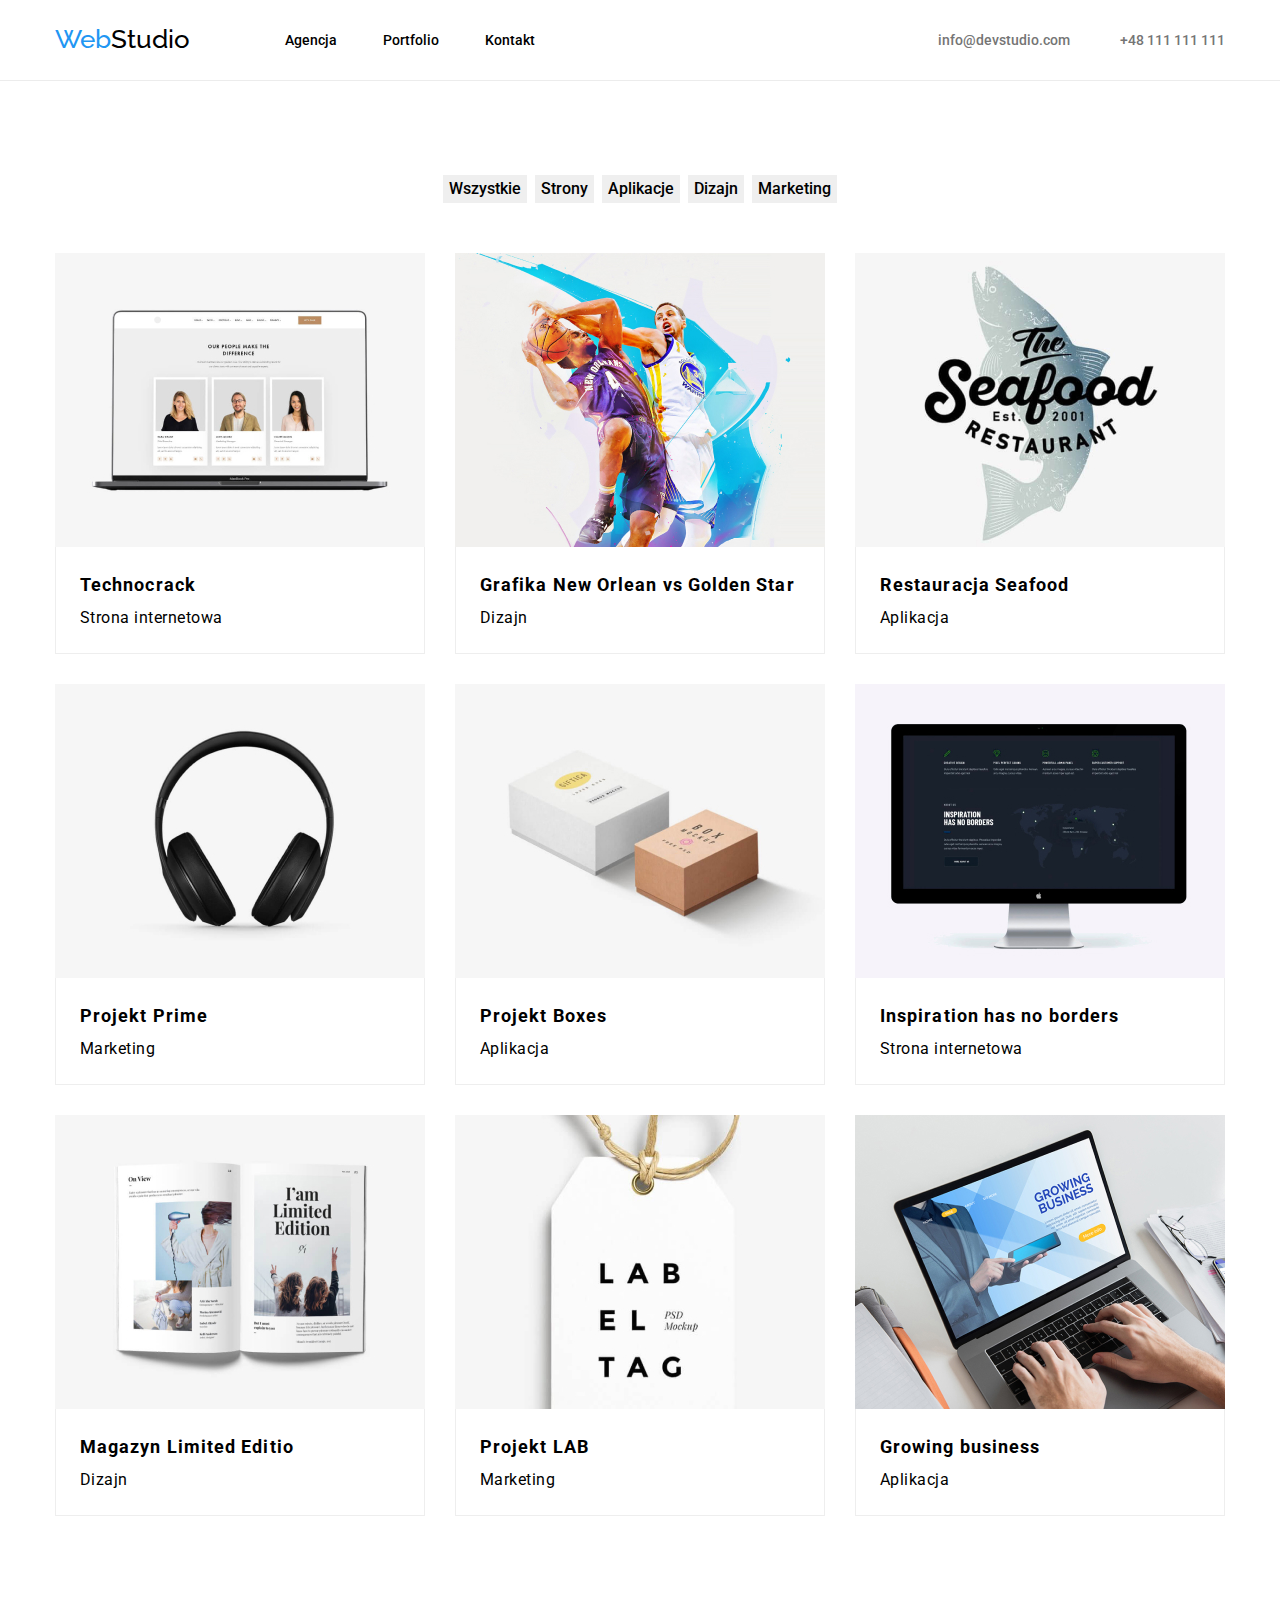
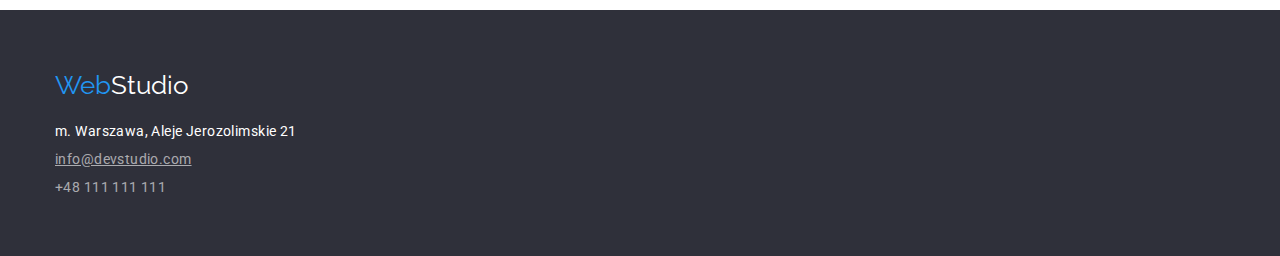
==== portfolio.html @ 34f98c93 "." ====
<!DOCTYPE html>
<html lang="pl">
  <head>
    <meta charset="UTF-8" />
    <meta http-equiv="X-UA-Compatible" content="IE=edge" />
    <meta name="viewport" content="width=device-width, initial-scale=1.0" />

    <title>Portfolio</title>
    <link rel="preconnect" href="https://fonts.googleapis.com" />
    <link rel="preconnect" href="https://fonts.gstatic.com" crossorigin />
    <link
      href="https://fonts.googleapis.com/css2?family=Raleway:wght@700&family=Roboto:wght@400;500;700;900&display=swap"
      rel="stylesheet"
    />
    
    <link rel="stylesheet" href="css/modern-normalize.css" />
    <link rel="stylesheet" href="css/style.css" />
  </head>
  <body>
    <header>
      <div class="container header">
        
        <nav class="nav">
          <a class="logo" href="./index.html"
            >Web<span class="studio-black">Studio</span></a
          >
          <ul class="nav-list">
            <li><a href="#">Agencja</a></li>
            <li><a href="portfolio.html">Portfolio</a></li>
            <li><a href="#">Kontakt</a></li>
          </ul>
          
        </nav>
      <div class="contacts-header">
        <a href="mailto:info@devstudio.com"> info@devstudio.com</a>
        <a href="tel:+48111111111"> +48 111 111 111</a>
      </div>
    </div>
      </header>
    <main>
      <section class="section">
        <div class="container">
          <div>
      <ul class="buttons">
        <li><button class="button" />Wszystkie</li>
        <li><button class="button" />Strony</li>
        <li><button class="button" />Aplikacje</li>
        <li><button class="button" />Dizajn</li>
        <li><button class="button" />Marketing</li>
      </ul>
    </div>
    <div>
      <ul class="portfolio">
        <li>
          <figure>
            <img
              src="images/technocrack.jpg"
              alt="screen ze zdjęciami ludzi"
              width="370"
              height="294"
            />
            <figcaption class="figcaption-portfolio">
              <span class="upper">Technocrack</span>
              <span class="lower">Strona internetowa</span>
            </figcaption>
          </figure>
        </li>
        <li>
          <figure>
            <img
              src="images/new-orlean.jpg"
              alt="grafika meczu ew rlean z golden star"
              width="370"
              height="294"
            />
            <figcaption class="figcaption-portfolio">
              <span class="upper">Grafika New Orlean vs Golden Star</span>
              <span class="lower">Dizajn</span>
            </figcaption>
          </figure>
        </li>
        <li>
          <figure>
            <img
              src="images/seafood-restaurant.jpg"
              alt="logo restauracji the seafood"
              width="370"
              height="294"
            />
            <figcaption class="figcaption-portfolio">
              <span class="upper">Restauracja Seafood</span>
              <span class="lower">Aplikacja</span>
            </figcaption>
          </figure>
        </li>
        <li>
          <figure>
            <img
              src="images/prime-project.jpg"
              alt="słuchawki nauszne"
              width="370"
              height="294"
            />
            <figcaption class="figcaption-portfolio">
              <span class="upper">Projekt Prime</span>
              <span class="lower">Marketing</span>
            </figcaption>
          </figure>
        </li>
        <li>
          <figure>
            <img
              src="images/project-boxes.jpg"
              alt="dwa kolorowe pudełka"
              width="370"
              height="294"
            />
            <figcaption class="figcaption-portfolio">
              <span class="upper">Projekt Boxes</span>
              <span class="lower">Aplikacja</span>
            </figcaption>
          </figure>
        </li>
        <li>
          <figure>
            <img
              src="images/no-borders.jpg"
              alt="monitor ze stroną no borders"
              width="370"
              height="294"
            />
            <figcaption class="figcaption-portfolio">
              <span class="upper">Inspiration has no borders</span>
              <span class="lower">Strona internetowa</span>
            </figcaption>
          </figure>
        </li>
        <li>
          <figure>
            <img
              src="images/magazine.jpg"
              alt="otarty magazyn z artykułem limited edition"
              width="370"
              height="294"
            />

            <figcaption class="figcaption-portfolio">
              <span class="upper">Magazyn Limited Editio</span>
              <span class="lower">Dizajn</span>
            </figcaption>
          </figure>
        </li>
        <li>
          <figure>
            <img
              src="images/project-lab.jpg"
              alt="etykieta label tag"
              width="370"
              height="294"
            />

            <figcaption class="figcaption-portfolio">
              <span class="upper">Projekt LAB</span>
              <span class="lower">Marketing</span>
            </figcaption>
          </figure>
        </li>
        <li>
          <figure>
            <img
              src="images/growing-business.jpg"
              alt="laptop ze stroną growing business"
              width="370"
              height="294"
            />
            <figcaption class="figcaption-portfolio">
              <span class="upper">Growing business</span>
              <span class="lower">Aplikacja</span>
            </figcaption>
          </figure>
        </li>
      </ul>
    </div>
    </div>
    </section>
    </main>
    <footer class="ending">
      <div class="container">
        <a class="logo" href="./index.html"
          >Web<span class="studio-white">Studio</span></a
        >
        <address class="links">
          <ul>
            <li>
             
              <a class="localization" href="#"
                >m. Warszawa, Aleje Jerozolimskie 21</a
              >
            </li>
 
            <div class="contacts-footer">
              <li>
                <a
                  style="text-decoration: underline; cursor: pointer"
                  ;
                  href="mailto:info@devstudio.com"
                >
                  info@devstudio.com</a
                >
              </li>
              <li><a href="tel:+48111111111"> +48 111 111 111</a></li>
            </div>
            
          </ul>
        </address>
      </div>
    </footer>
  </body>
</html>
---- css/style.css ----
:root {
  --black: black;
  --blue: #2196f3;
  --white: #ffffff;
  --grey: #757575;
  --light-grey: rgba(255, 255, 255, 0.6);
  --background-footer: #2f303a;
  --box-shadow: rgba(0, 0, 0, 0.15);
}

header {
  border-bottom: 1px solid #ececec;
  padding-top: 24px;
  padding-bottom: 25px;
}
.container {
  width: 1200px;
  margin: 0 auto;
  padding: 0 15px;
}
ul {
  list-style: none;
  padding: 0;
  margin: 0;
}
h1,
h2,
h3,
p {
  margin: 0;
}
body {
  color: var(--black);
}

.logo {
  font-family: "Raleway", sans-serif;
  font-size: 26px;
  color: var(--blue);
  text-decoration: none;
  margin-right: 95px;
  line-height: 31px;
}

.header {
  display: flex;
  align-items: center;
  justify-content: space-between;
  font-family: "Roboto";
  font-style: normal;
  font-weight: 500;
  font-size: 14px;
  line-height: 16px;
}

.nav {
  display: flex;
  align-items: center;
  justify-content: space-evenly;
}

.nav-list {
  display: flex;
  align-items: center;
  justify-content: space-evenly;
  gap: 46px;
}

.nav-list a {
  font-family: "Roboto", sans-serif;
  font-weight: 500;
  letter-spacing: 0, 02em;
  color: var(--black);
  text-decoration: none;
}

.nav-list a:hover,
.nav-list a:focus {
  color: var(--blue);
}
.studio-black {
  color: var(--black);
}

.contacts-header {
  display: flex;
  gap: 50px;
}

.contacts-header a {
  color: var(--grey);
  text-decoration: none;
}
.contacts-header a:hover,
.contacts-header a:focus {
  color: var(--blue);
}
.section {
  padding: 94px 0;
}
.page-theme {
  background-color: #2f303a;
  text-align: center;
  display: flex;
  flex-direction: column;
  justify-content: center;
  text-align: center;
  align-items: center;
  padding-bottom: 0;
}

.page-theme h1 {
  font-size: 44px;
  font-weight: 900;
  line-height: 60px;
  letter-spacing: 0.06em;
  color: var(--white);
  width: 696px;
  margin: 106px 252px 0 252px;
}
.page-theme input {
  font-family: "Roboto";
  font-weight: 700;
  font-size: 16px;
  line-height: 1.875;
  color: var(--white);
  background-color: var(--blue);
  width: 200px;
  height: 50px;
  box-shadow: 0px 4px 4px var(--box-shadow);
  border-radius: 4px;
  outline: none;
  border: none;
  cursor: pointer;
}

.articles {
  display: flex;
  justify-content: center;
  text-align: left;
}

.articles h3 {
  font-weight: 700;
  font-size: 14px;
  letter-spacing: 0, 03em;
  justify-content: center;
  line-height: 16px;
  margin-bottom: 10px;
}

.articles p {
  font-family: "Roboto", sans-serif;
  font-weight: 400;
  font-size: 14px;
  letter-spacing: 0, 03em;
  color: var(--grey);
  line-height: 24px;
}
.secondary {
  display: flex;
  flex-direction: column;
  justify-content: center;
  text-align: center;
  padding-top: 0;
}

.secondary h2 {
  font-size: 36px;
  font-weight: 700;
  line-height: 42px;
  letter-spacing: 0.03em;
  margin-bottom: 50px;
}

.picture {
  display: flex;
  justify-content: space-evenly;
  gap: 30px;
}

.team {
  background-color: #f5f4fa;
  display: flex;
  flex-direction: column;
  justify-content: center;
  text-align: center;
}
.team-pictures {
  display: flex;
  justify-content: space-evenly;
  gap: 30px;
}
.team-pictures figure {
  font-size: 0;
}

.team figure {
  background-color: var(--white);
  box-shadow: 0px 1px 3px rgba(0, 0, 0, 0.12), 0px 1px 1px rgba(0, 0, 0, 0.14),
    0px 2px 1px rgba(0, 0, 0, 0.2);
  border-radius: 0px 0px 4px 4px;
  margin: 0;
}

.team h2 {
  font-size: 36px;
  font-weight: 700;
  letter-spacing: 0.03em;
  text-align: center;
  margin-bottom: 50px;
  line-height: 42px;
}

.button {
  font-family: "Roboto";
  font-weight: 500;
  font-size: 16px;
  line-height: 26px;
  outline: none;
  border: none;
  cursor: pointer;
}
.button-index {
  font-family: "Roboto";
  font-weight: 700;
  font-size: 16px;
  line-height: 30px;
  outline: none;
  border: none;
  cursor: pointer;
  margin-top: 30px;
  margin-bottom: 200px;
}

.button:hover,
.button:focus {
  color: var(--white);
  background-color: var(--blue);
}

.buttons {

  list-style: none;
  align-items: center;
  text-align: center;
  justify-content: center;
  display: flex;
  gap: 8px;
  margin-bottom: 50px;
}
.portfolio {
  list-style: none;
  display: flex;
  flex-wrap: wrap;
  gap: 30px;
  align-content: center;
}

.figcaption {
  display: flex;
  flex-direction: column;
  padding-bottom: 30px;
}

.figcaption-portfolio {
  display: flex;
  flex-direction: column;
  padding-bottom: 20px;
  padding-left: 24px;
  padding-top: 20px;
  border: 1px solid #eee;
  border-top: none;
}

.portfolio figure {
  background: var(--white);
  margin: 0;
  font-size: 0;
}

.upper-text {
  font-family: "Roboto";
  font-style: normal;
  font-weight: 500;
  font-size: 16px;
  line-height: 19px;
  text-align: center;
  letter-spacing: 0.03em;
  padding-top: 30px;
  margin-bottom: 10px;
}
.upper {
  font-family: "Roboto";
  font-style: normal;
  font-weight: 700;
  font-size: 18px;
  line-height: 36px;
  letter-spacing: 0.06em;
}

.lower-text {
  font-family: "Roboto";
  font-size: 16px;
  font-weight: 400;
  color: var(--grey);
  letter-spacing: 0.03em;
  line-height: 19px;
}
.lower {
  font-family: "Roboto";
  font-style: normal;
  font-weight: 400;
  font-size: 16px;
  line-height: 30px;
  letter-spacing: 0.03em;
}

.localization {
  color: var(--white);
  text-decoration: none;
  font-style: normal;
}
.links a {
  font-family: "Roboto";
  font-style: normal;
  font-weight: 400;
  font-size: 14px;
  letter-spacing: 0.03em;
  text-decoration: none;
}
.links {
  padding-top: 20px;
}

.contacts-footer a:hover,
.contacts-footer a:focus {
  color: var(--blue);
}
.studio-white {
  color: var(--white);
}

.contacts-footer a {
  color: var(--light-grey);
}
.contacts-footer {
  display: flex;
  flex-direction: column;
  gap: 9px;
}
.ending {
  background-color: var(--background-footer);
  padding-top: 60px;
  padding-bottom: 60px;
  line-height: normal;
}
.ending ul {
  display: flex;
  flex-direction: column;
  gap: 9px;
}
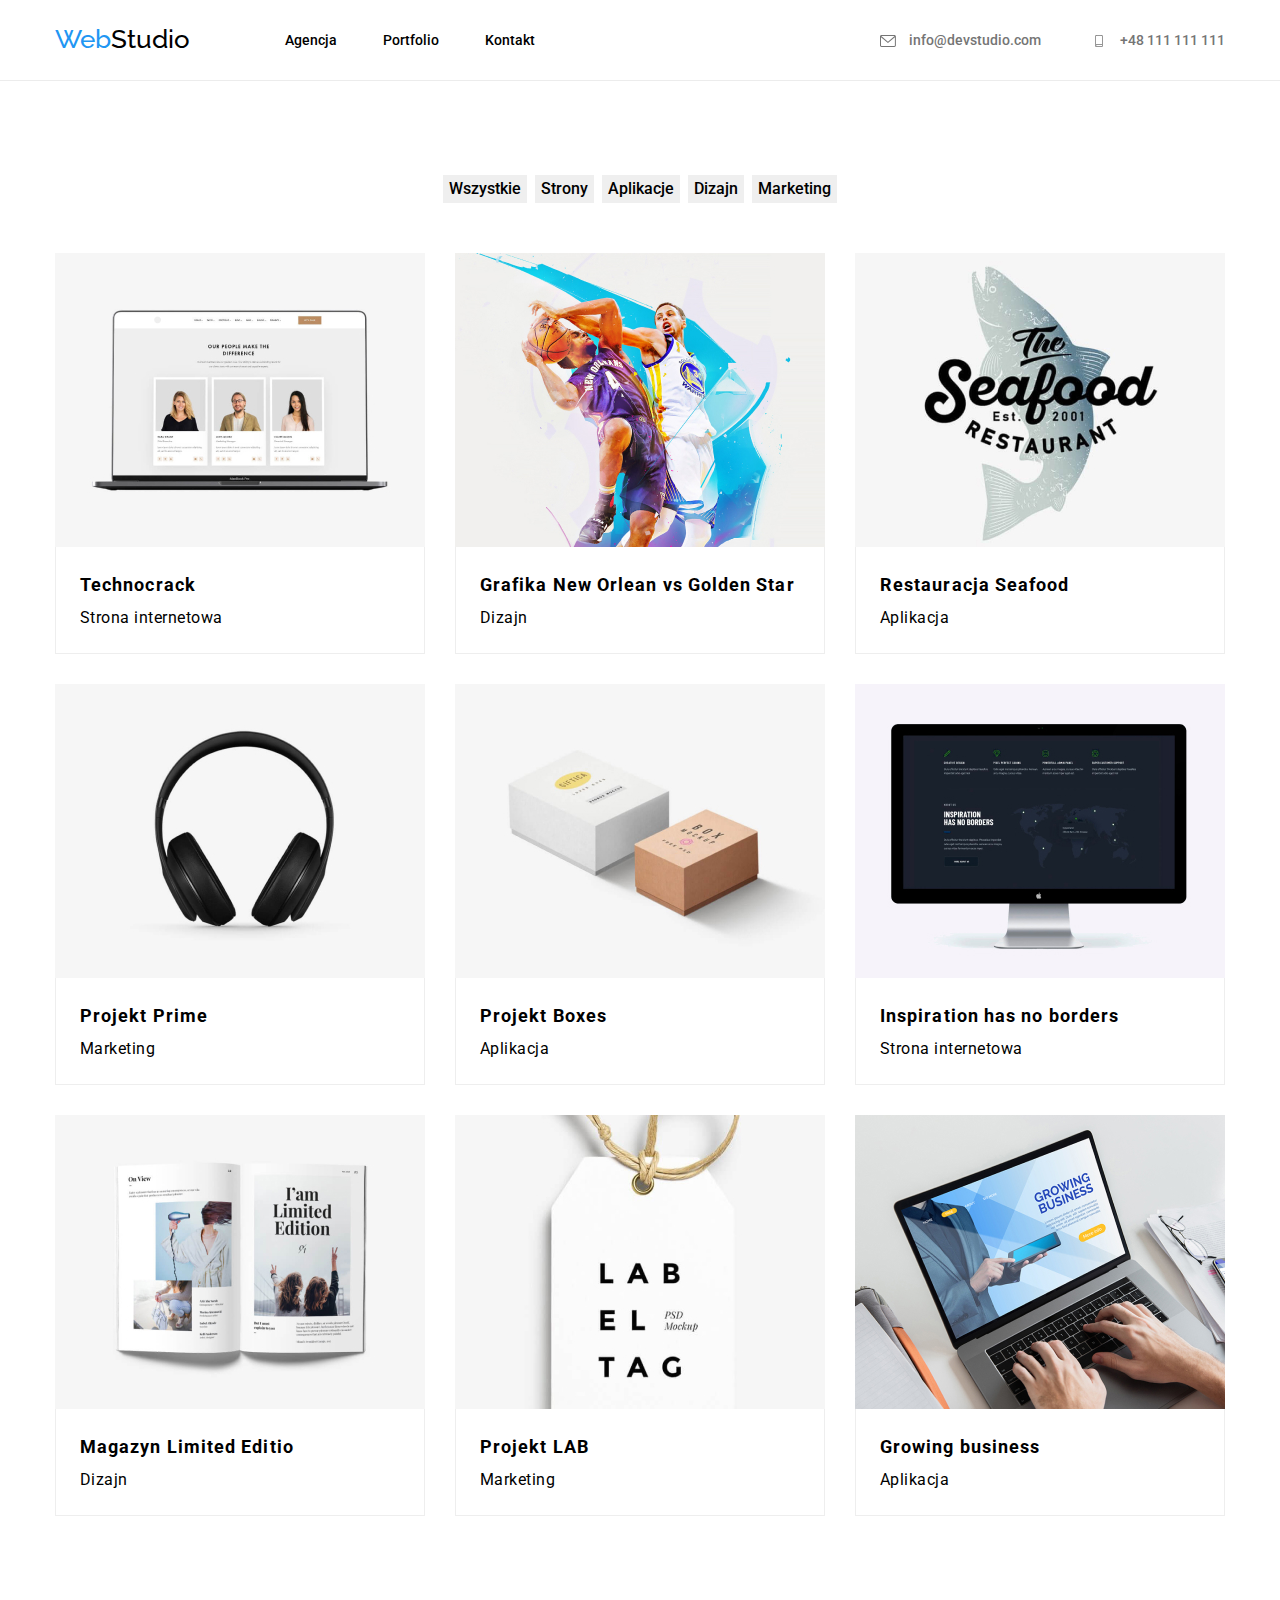
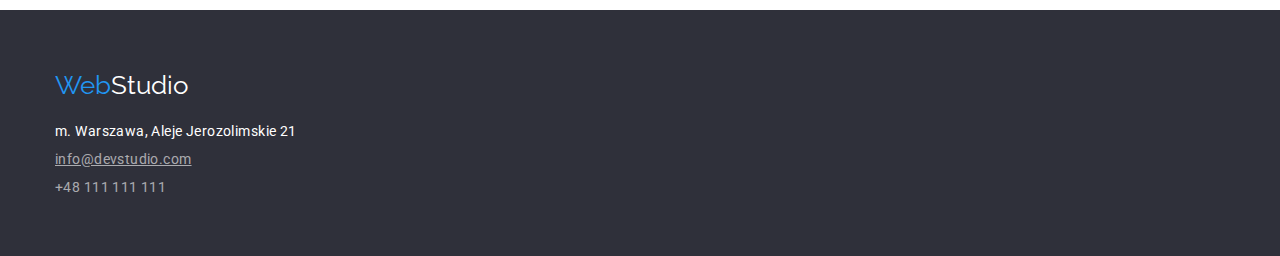
==== commit c961fde8: "icons header" ====
--- a/portfolio.html
+++ b/portfolio.html
@@ -19,7 +19,6 @@
   <body>
     <header>
       <div class="container header">
-        
         <nav class="nav">
           <a class="logo" href="./index.html"
             >Web<span class="studio-black">Studio</span></a
@@ -29,14 +28,19 @@
             <li><a href="portfolio.html">Portfolio</a></li>
             <li><a href="#">Kontakt</a></li>
           </ul>
-          
         </nav>
-      <div class="contacts-header">
-        <a href="mailto:info@devstudio.com"> info@devstudio.com</a>
-        <a href="tel:+48111111111"> +48 111 111 111</a>
+        <div class="contacts-header">
+          <a href="mailto:info@devstudio.com">
+            <svg class="icon-header" 1056 34 width="16" height="12">
+              <use href="./images/icons.svg#icon-envelope"></use>
+            </svg> info@devstudio.com</a>
+          <a href="tel:+48111111111">
+            <svg class="icon-header" width="16" height="12">
+<use href="./images/icons.svg#icon-smartphone"></use>
+          </svg> +48 111 111 111</a>
+        </div>
       </div>
-    </div>
-      </header>
+    </header>
     <main>
       <section class="section">
         <div class="container">
--- a/css/style.css
+++ b/css/style.css
@@ -6,6 +6,7 @@
   --light-grey: rgba(255, 255, 255, 0.6);
   --background-footer: #2f303a;
   --box-shadow: rgba(0, 0, 0, 0.15);
+  --bacground-image: rgba(47, 48, 58, 0.4);
 }
 
 header {
@@ -91,10 +92,23 @@
   color: var(--grey);
   text-decoration: none;
 }
+
 .contacts-header a:hover,
 .contacts-header a:focus {
   color: var(--blue);
 }
+
+.icon-header{
+  fill: currentColor;
+  margin-right: 10px;
+  vertical-align: middle;
+}
+
+.icon-header:hover,
+.icon-header:focus {
+  fill:var(--blue)
+}
+
 .section {
   padding: 94px 0;
 }
@@ -107,6 +121,16 @@
   text-align: center;
   align-items: center;
   padding-bottom: 0;
+  background-image: linear-gradient(
+      to bottom,
+      var(--bacground-image),
+      var(--bacground-image)
+    ),
+    url("../images/new-image.jpg");
+
+  background-repeat: no-repeat;
+  background-position: center;
+  background-size: 1600px 600px;
 }
 
 .page-theme h1 {
@@ -237,10 +261,11 @@
 .button:focus {
   color: var(--white);
   background-color: var(--blue);
+  box-shadow: 0px 2px 2px 0px rgba(0, 0, 0, 0.12),
+    0px 1px 2px 0px rgba(0, 0, 0, 0.08), 0px 3px 1px 0px rgba(0, 0, 0, 0.1);
 }
 
 .buttons {
-
   list-style: none;
   align-items: center;
   text-align: center;
@@ -256,7 +281,10 @@
   gap: 30px;
   align-content: center;
 }
-
+.portfolio figure:hover {
+  box-shadow: 1px 4px 6px 0px rgba(0, 0, 0, 0.16),
+    0px 4px 4px 0px rgba(0, 0, 0, 0.06), 0px 1px 1px 0px rgba(0, 0, 0, 0.12);
+}
 .figcaption {
   display: flex;
   flex-direction: column;
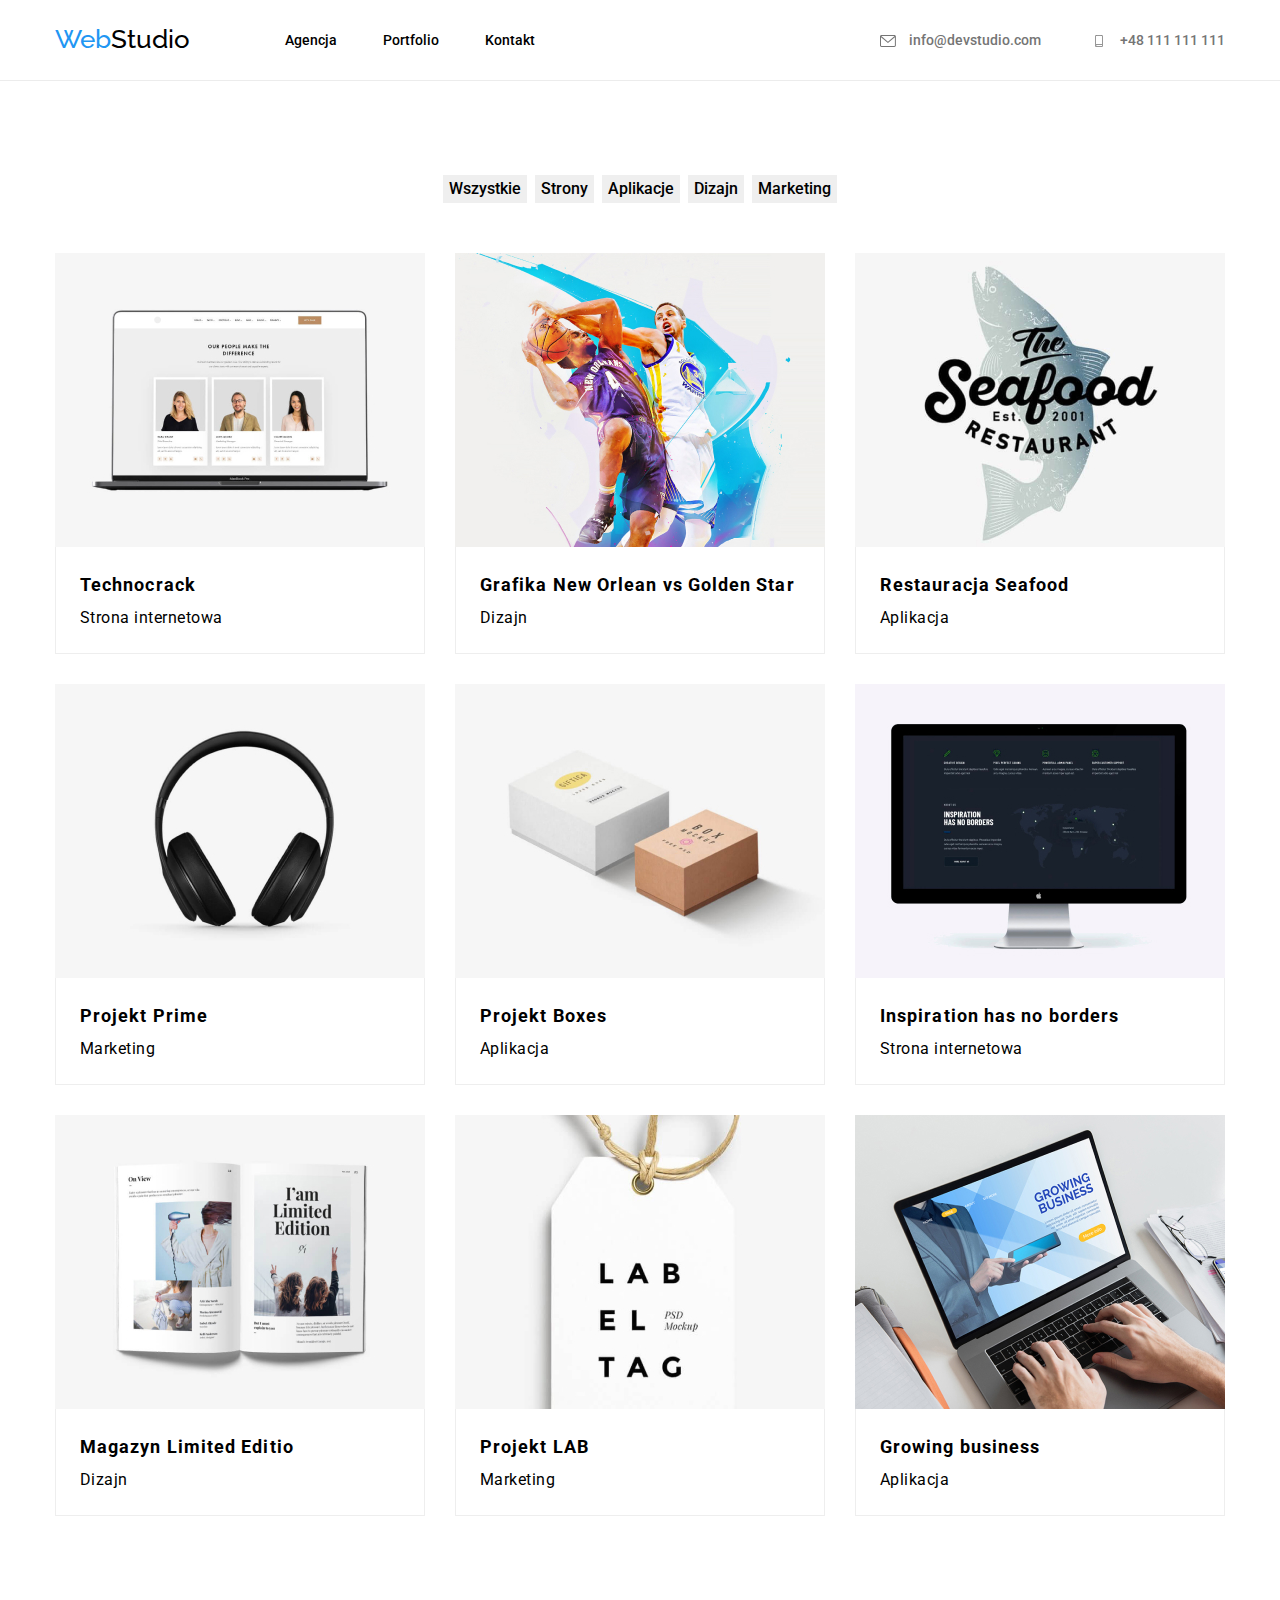
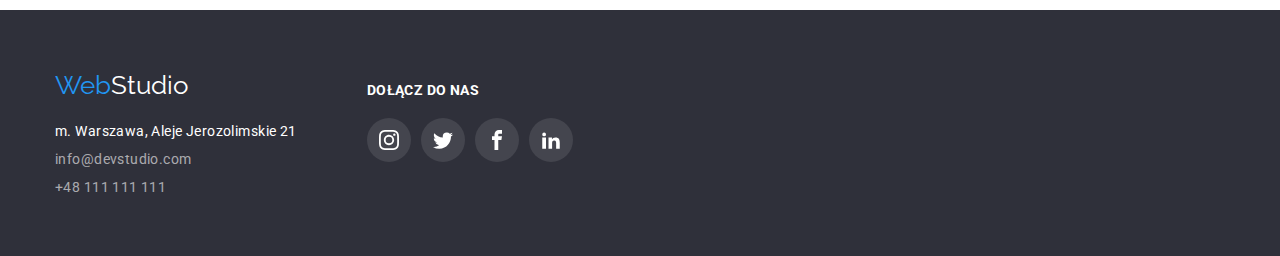
==== commit 97dad48d: "." ====
--- a/portfolio.html
+++ b/portfolio.html
@@ -190,34 +190,83 @@
     </main>
     <footer class="ending">
       <div class="container">
+        <div class="divs">
+          <div class="footer">
         <a class="logo" href="./index.html"
           >Web<span class="studio-white">Studio</span></a
         >
+        
         <address class="links">
           <ul>
             <li>
-             
               <a class="localization" href="#"
                 >m. Warszawa, Aleje Jerozolimskie 21</a
               >
             </li>
- 
             <div class="contacts-footer">
               <li>
-                <a
-                  style="text-decoration: underline; cursor: pointer"
-                  ;
-                  href="mailto:info@devstudio.com"
-                >
-                  info@devstudio.com</a
-                >
+                <a href="mailto:info@devstudio.com"> info@devstudio.com</a>
               </li>
               <li><a href="tel:+48111111111"> +48 111 111 111</a></li>
             </div>
-            
+          </div>
           </ul>
         </address>
+        <div class="join-us">
+          <h3>Dołącz do nas</h3>
+          <ul class="join-us-links">
+            <li class="list-element">
+              <svg class="icon-footer" width="44" height="44">
+                <use
+                  href="./images/icons.svg#icon-instagram"
+                  x="12"
+                  y="12"
+                  width="20"
+                  height="20"
+                ></use>
+              </svg>
+            </li>
+            <li class="list-element">
+              <svg class="icon-footer" width="44" height="44">
+                <use
+                  href="./images/icons.svg#icon-twitter"
+                  x="12"
+                  y="12"
+                  width="20"
+                  height="20"
+                ></use>
+              </svg>
+            </li>
+            <li class="list-element">
+              <svg class="icon-footer" width="44" height="44">
+                <use
+                  href="./images/icons.svg#icon-facebook"
+                  x="12"
+                  y="12"
+                  width="20"
+                  height="20"
+                ></use>
+              </svg>
+            </li>
+            <li class="list-element">
+              <svg class="icon-footer" width="44" height="44">
+                <use
+                  href="./images/icons.svg#icon-linkedin2"
+                  x="12"
+                  y="12"
+                  width="20"
+                  height="20"
+                ></use>
+              </svg>
+            </li>
+          </ul>
+        </figcaption>
+      </figure>
+    </li>
+  </ul>
+        </div>
+      </div>
       </div>
     </footer>
   </body>
-</html>
+</html>--- a/css/style.css
+++ b/css/style.css
@@ -7,6 +7,9 @@
   --background-footer: #2f303a;
   --box-shadow: rgba(0, 0, 0, 0.15);
   --bacground-image: rgba(47, 48, 58, 0.4);
+  --social-links:#AFB1B8;
+  --our-clients:#E5E5E5;
+  --social-links-footer:rgba(255, 255, 255, 0.1);
 }
 
 header {
@@ -163,8 +166,14 @@
   justify-content: center;
   text-align: left;
 }
+.svg-lorem{
+  background-color: #f5f4fa;
+  border-radius: 4px;
+  margin-bottom:30px;
+}
 
 .articles h3 {
+  text-transform: uppercase;
   font-weight: 700;
   font-size: 14px;
   letter-spacing: 0, 03em;
@@ -235,6 +244,27 @@
   margin-bottom: 50px;
   line-height: 42px;
 }
+.list-links{
+  display: flex;
+  gap:10px;
+  margin-left: 32px;
+  margin-top: 16px;
+}
+.social-links{
+  background-color:var(--white) ;
+  
+  fill:var(--social-links);
+  border-radius:50%;
+}
+.social-links:hover{
+  background-color: var(--blue);
+  cursor: pointer;
+}
+
+.item-social:hover,
+.item-social:focus{
+  fill:var(--white)
+}
 
 .button {
   font-family: "Roboto";
@@ -344,6 +374,41 @@
   letter-spacing: 0.03em;
 }
 
+.our-clients{
+justify-content: center;
+align-items: center;
+}
+.client-list{
+  display:flex;
+  justify-content: space-between;
+  margin-top: 50px;
+}
+
+.our-clients h2{
+  font-family: "Roboto";
+font-size: 36px;
+font-weight: 700;
+line-height: 42px;
+letter-spacing: 0.03em;
+text-align: center;
+
+}
+.client-box{
+  cursor: pointer;
+}
+
+.icon-client:hover,
+.icon-client:focus{
+  fill:var(--blue);
+  border-color: var(--blue);
+}
+
+.icon-client{
+  border: solid 1px #AFB1B8;
+  border-radius: 4px;
+  fill:var(--social-links)
+}
+
 .localization {
   color: var(--white);
   text-decoration: none;
@@ -382,9 +447,48 @@
   padding-top: 60px;
   padding-bottom: 60px;
   line-height: normal;
-}
-.ending ul {
+  display:flex;
+  
+}
+.footer ul {
   display: flex;
   flex-direction: column;
   gap: 9px;
 }
+.join-us{
+  margin-top: 12px;
+}
+.join-us h3{
+  color:var(--white);
+  font-family: 'Roboto';
+font-style: normal;
+font-weight: 700;
+font-size: 14px;
+line-height: 16px;
+letter-spacing: 0.03em;
+text-transform: uppercase;
+}
+.join-us-links{
+  margin-top: 20px;
+  display:flex;
+  gap:10px;
+}
+.divs{
+  display:flex;
+  gap:70px
+}
+.list-element{
+  background-color:var(--social-links-footer);
+  fill:var(--white);
+  border-radius:50%
+}
+
+.list-element:hover,
+.list-element:focus{
+  background-color:var(--blue);
+  cursor:pointer
+}
+
+.icon-footer{
+  vertical-align: middle;
+}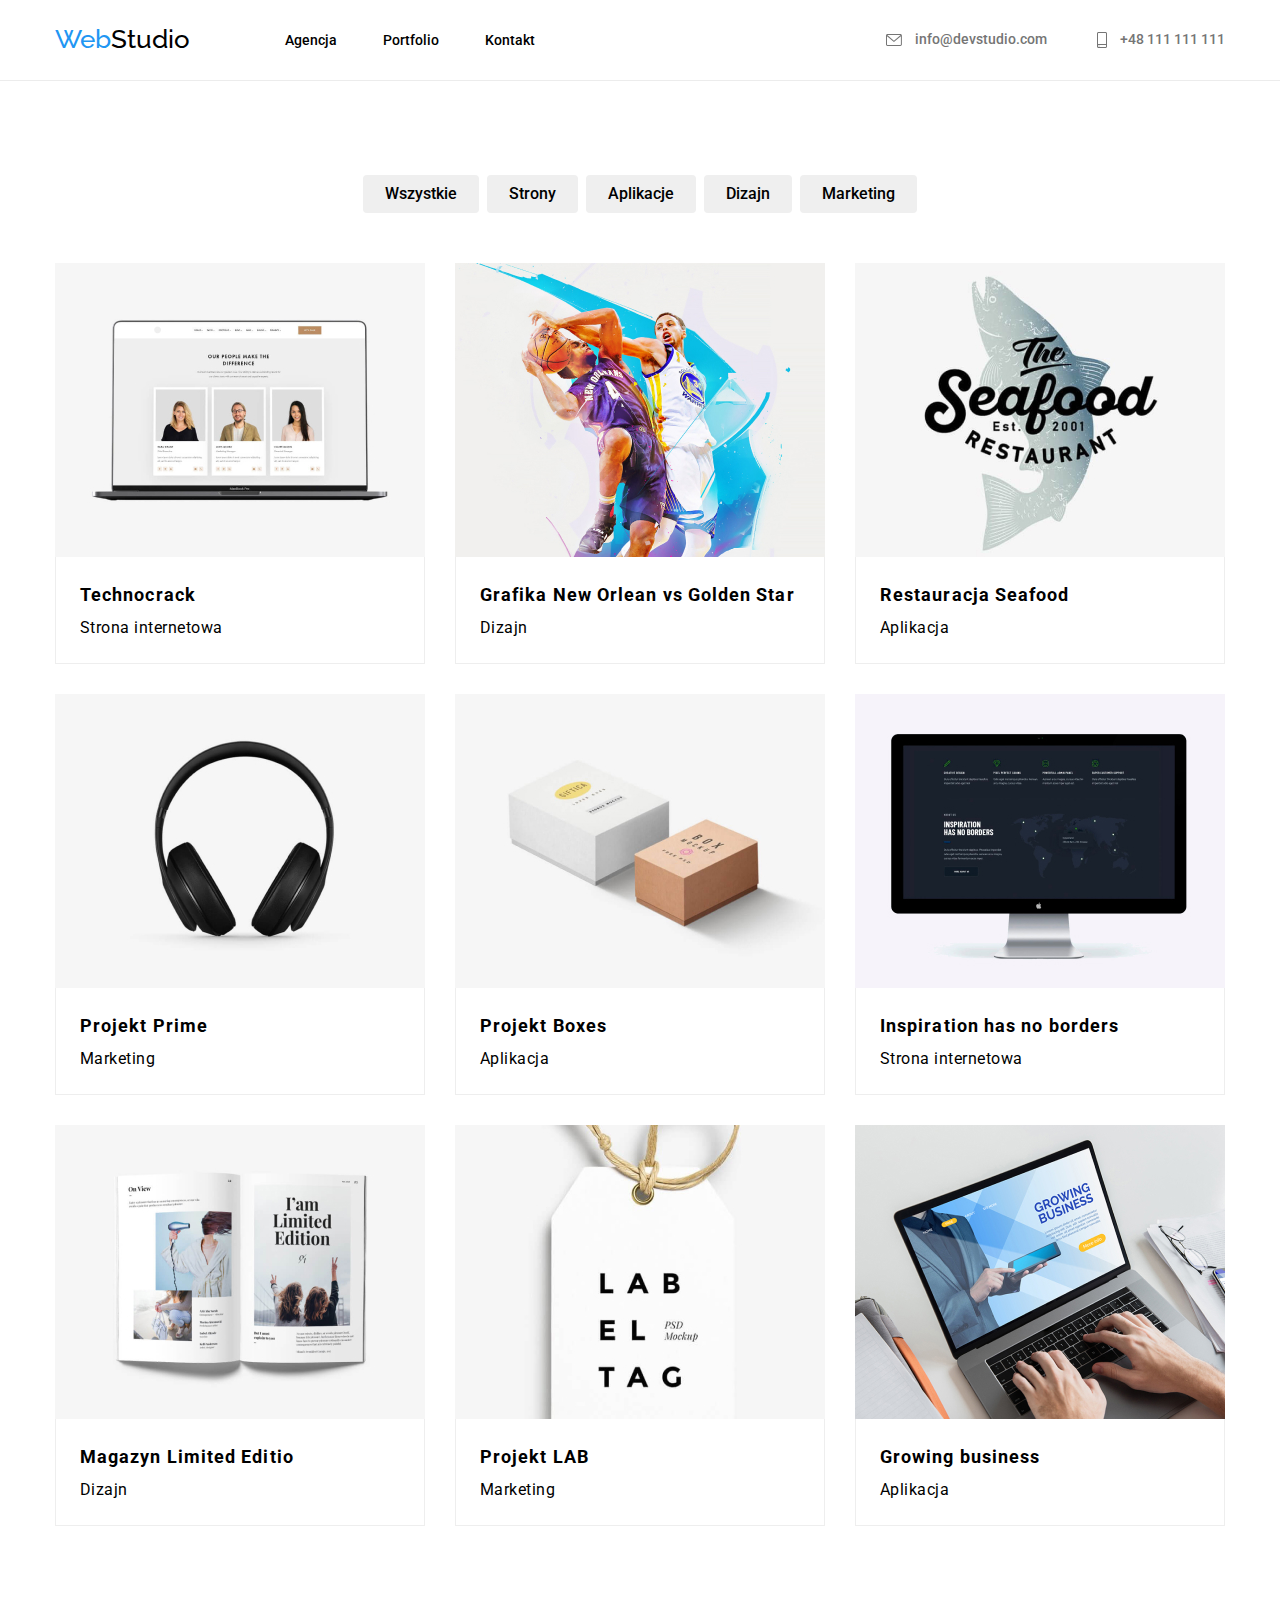
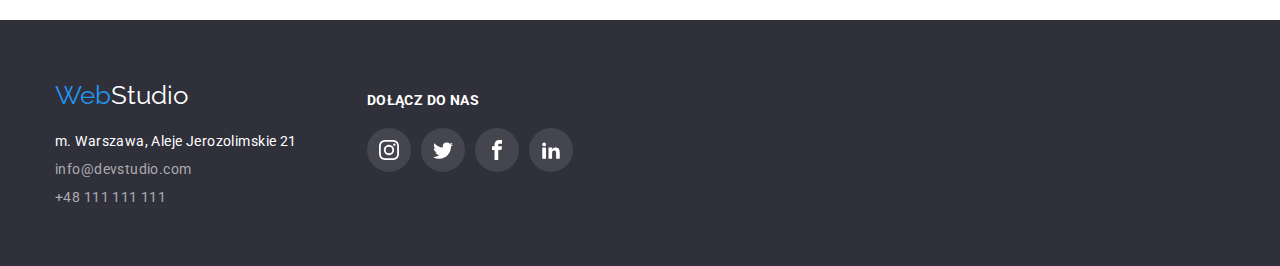
==== commit 59e61799: "poprawki" ====
--- a/portfolio.html
+++ b/portfolio.html
@@ -35,7 +35,7 @@
               <use href="./images/icons.svg#icon-envelope"></use>
             </svg> info@devstudio.com</a>
           <a href="tel:+48111111111">
-            <svg class="icon-header" width="16" height="12">
+            <svg class="icon-header" width="10" height="16">
 <use href="./images/icons.svg#icon-smartphone"></use>
           </svg> +48 111 111 111</a>
         </div>
@@ -215,7 +215,8 @@
         <div class="join-us">
           <h3>Dołącz do nas</h3>
           <ul class="join-us-links">
-            <li class="list-element">
+            <li tabindex="0" class="list-element">
+              <a tabindex="-1" href="#" target="_blank"></a>
               <svg class="icon-footer" width="44" height="44">
                 <use
                   href="./images/icons.svg#icon-instagram"
@@ -226,7 +227,8 @@
                 ></use>
               </svg>
             </li>
-            <li class="list-element">
+            <li tabindex="0" class="list-element">
+              <a tabindex="-1" href="#" target="_blank"></a>
               <svg class="icon-footer" width="44" height="44">
                 <use
                   href="./images/icons.svg#icon-twitter"
@@ -237,7 +239,8 @@
                 ></use>
               </svg>
             </li>
-            <li class="list-element">
+            <li tabindex="0" class="list-element">
+              <a tabindex="-1" href="#" target="_blank"></a>
               <svg class="icon-footer" width="44" height="44">
                 <use
                   href="./images/icons.svg#icon-facebook"
@@ -248,7 +251,8 @@
                 ></use>
               </svg>
             </li>
-            <li class="list-element">
+            <li tabindex="0" class="list-element">
+              <a tabindex="-1" href="#" target="_blank"></a>
               <svg class="icon-footer" width="44" height="44">
                 <use
                   href="./images/icons.svg#icon-linkedin2"
--- a/css/style.css
+++ b/css/style.css
@@ -7,9 +7,9 @@
   --background-footer: #2f303a;
   --box-shadow: rgba(0, 0, 0, 0.15);
   --bacground-image: rgba(47, 48, 58, 0.4);
-  --social-links:#AFB1B8;
-  --our-clients:#E5E5E5;
-  --social-links-footer:rgba(255, 255, 255, 0.1);
+  --social-links: #afb1b8;
+  --our-clients: #e5e5e5;
+  --social-links-footer: rgba(255, 255, 255, 0.1);
 }
 
 header {
@@ -101,7 +101,7 @@
   color: var(--blue);
 }
 
-.icon-header{
+.icon-header {
   fill: currentColor;
   margin-right: 10px;
   vertical-align: middle;
@@ -109,7 +109,7 @@
 
 .icon-header:hover,
 .icon-header:focus {
-  fill:var(--blue)
+  fill: var(--blue);
 }
 
 .section {
@@ -166,10 +166,10 @@
   justify-content: center;
   text-align: left;
 }
-.svg-lorem{
+.svg-lorem {
   background-color: #f5f4fa;
   border-radius: 4px;
-  margin-bottom:30px;
+  margin-bottom: 30px;
 }
 
 .articles h3 {
@@ -244,26 +244,31 @@
   margin-bottom: 50px;
   line-height: 42px;
 }
-.list-links{
-  display: flex;
-  gap:10px;
+.list-links {
+  display: flex;
+  gap: 10px;
   margin-left: 32px;
   margin-top: 16px;
 }
-.social-links{
-  background-color:var(--white) ;
-  
-  fill:var(--social-links);
-  border-radius:50%;
-}
-.social-links:hover{
+.social-links {
+  background-color: var(--white);
+  fill: var(--social-links);
+  border-radius: 50%;
+}
+
+.social-links:hover {
   background-color: var(--blue);
   cursor: pointer;
 }
-
-.item-social:hover,
-.item-social:focus{
-  fill:var(--white)
+*[tabindex="0"]:focus {
+  background-color: var(--blue);
+  fill: var(--white);
+  border-radius: 50%;
+}
+
+
+.item-social:hover {
+  fill: var(--white);
 }
 
 .button {
@@ -271,8 +276,12 @@
   font-weight: 500;
   font-size: 16px;
   line-height: 26px;
+  height: 38px;
+  padding-left: 22px;
+  padding-right: 22px;
   outline: none;
   border: none;
+  border-radius: 4px;
   cursor: pointer;
 }
 .button-index {
@@ -374,39 +383,42 @@
   letter-spacing: 0.03em;
 }
 
-.our-clients{
-justify-content: center;
-align-items: center;
-}
-.client-list{
-  display:flex;
+.our-clients {
+  justify-content: center;
+  align-items: center;
+}
+.client-list {
+  display: flex;
   justify-content: space-between;
   margin-top: 50px;
 }
 
-.our-clients h2{
-  font-family: "Roboto";
-font-size: 36px;
-font-weight: 700;
-line-height: 42px;
-letter-spacing: 0.03em;
-text-align: center;
-
-}
-.client-box{
+.our-clients h2 {
+  font-family: "Roboto";
+  font-size: 36px;
+  font-weight: 700;
+  line-height: 42px;
+  letter-spacing: 0.03em;
+  text-align: center;
+}
+.client-box {
   cursor: pointer;
 }
 
-.icon-client:hover,
-.icon-client:focus{
-  fill:var(--blue);
+.icon-client:hover {
+  fill: var(--blue);
   border-color: var(--blue);
 }
 
-.icon-client{
-  border: solid 1px #AFB1B8;
+.link-svg:focus {
+  fill: var(--blue);
+  border-color: var(--blue);
+}
+
+.icon-client {
+  border: solid 1px #afb1b8;
   border-radius: 4px;
-  fill:var(--social-links)
+  fill: var(--social-links);
 }
 
 .localization {
@@ -447,48 +459,47 @@
   padding-top: 60px;
   padding-bottom: 60px;
   line-height: normal;
-  display:flex;
-  
+  display: flex;
 }
 .footer ul {
   display: flex;
   flex-direction: column;
   gap: 9px;
 }
-.join-us{
+.join-us {
   margin-top: 12px;
 }
-.join-us h3{
-  color:var(--white);
-  font-family: 'Roboto';
-font-style: normal;
-font-weight: 700;
-font-size: 14px;
-line-height: 16px;
-letter-spacing: 0.03em;
-text-transform: uppercase;
-}
-.join-us-links{
+.join-us h3 {
+  color: var(--white);
+  font-family: "Roboto";
+  font-style: normal;
+  font-weight: 700;
+  font-size: 14px;
+  line-height: 16px;
+  letter-spacing: 0.03em;
+  text-transform: uppercase;
+}
+.join-us-links {
   margin-top: 20px;
-  display:flex;
-  gap:10px;
-}
-.divs{
-  display:flex;
-  gap:70px
-}
-.list-element{
-  background-color:var(--social-links-footer);
-  fill:var(--white);
-  border-radius:50%
+  display: flex;
+  gap: 10px;
+}
+.divs {
+  display: flex;
+  gap: 70px;
+}
+.list-element {
+  background-color: var(--social-links-footer);
+  fill: var(--white);
+  border-radius: 50%;
 }
 
 .list-element:hover,
-.list-element:focus{
-  background-color:var(--blue);
-  cursor:pointer
-}
-
-.icon-footer{
+.list-element:focus {
+  background-color: var(--blue);
+  cursor: pointer;
+}
+
+.icon-footer {
   vertical-align: middle;
-}+}
